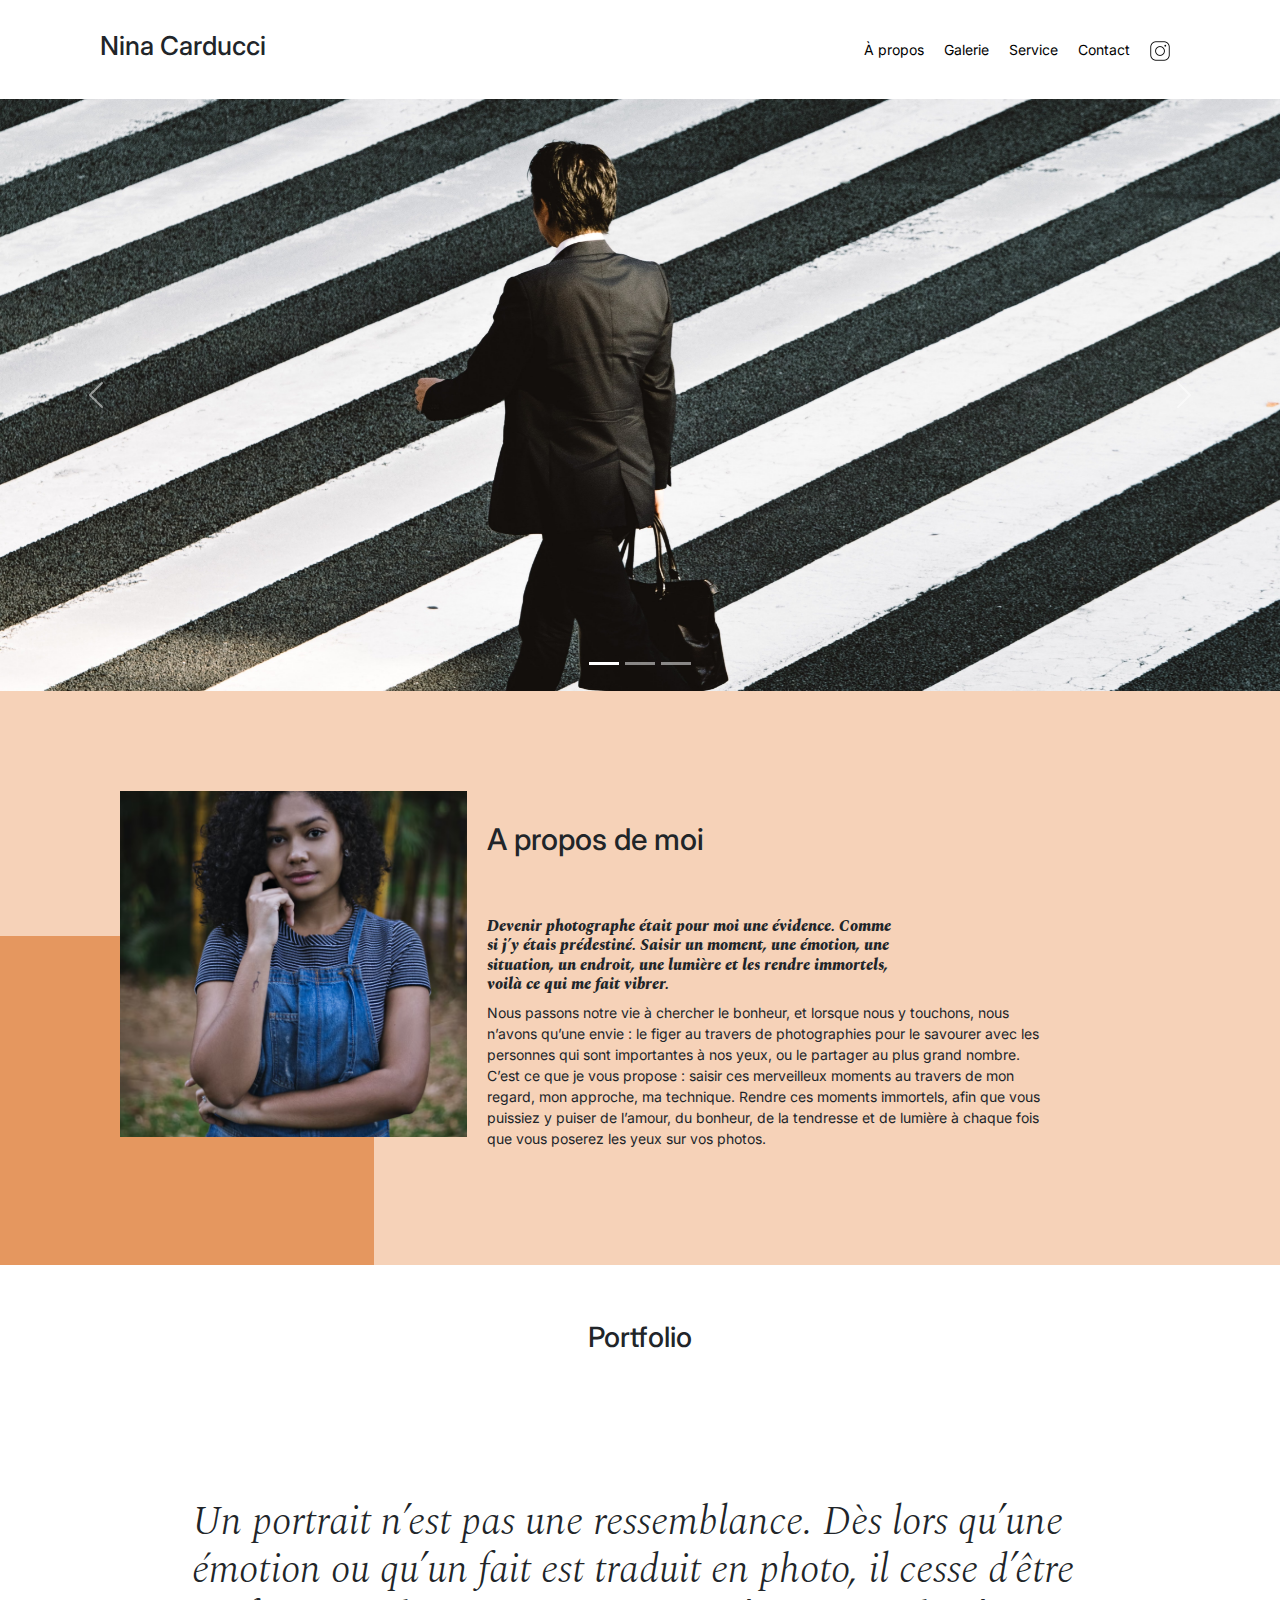
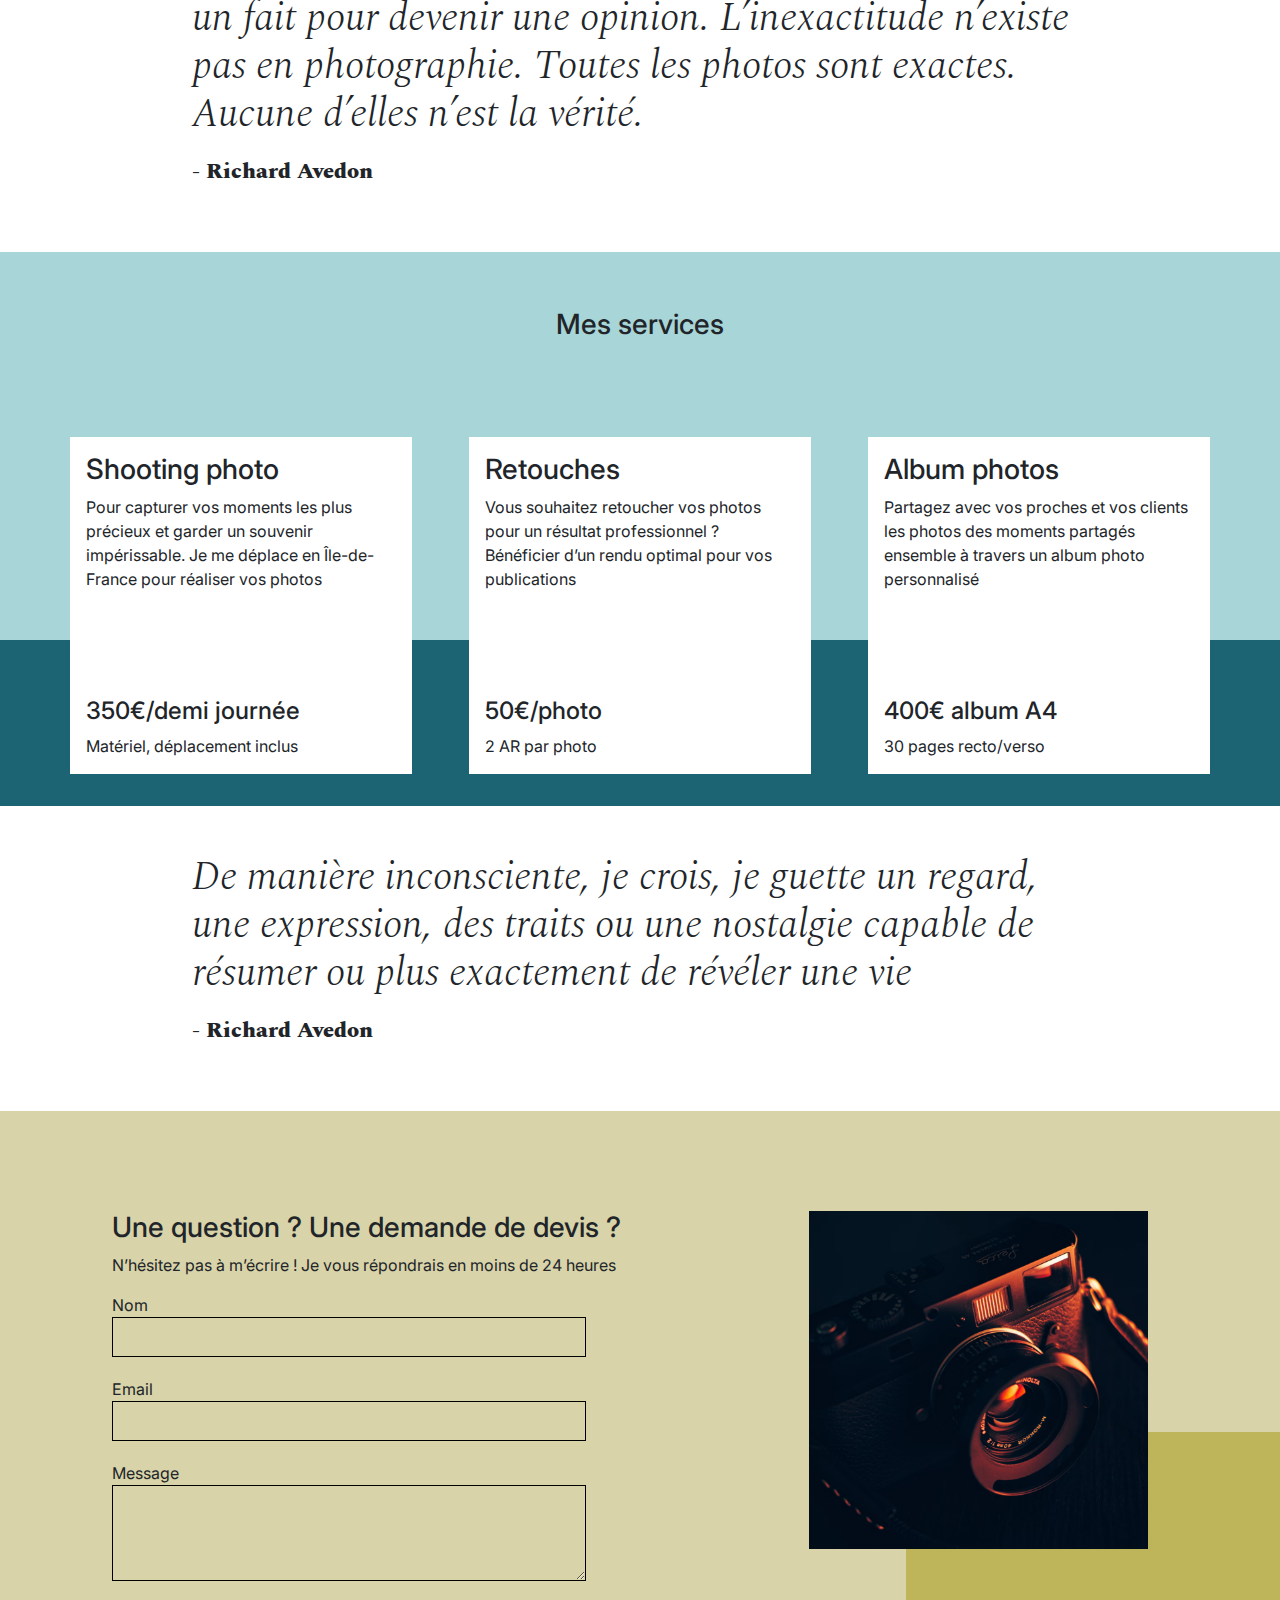
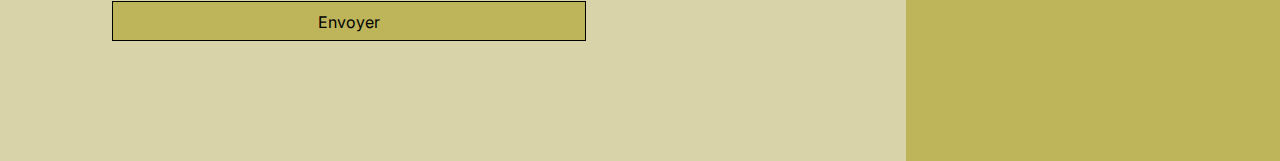
==== ninacarducci.github.io-main/index.html @ 281552c2 "init" ====
<!DOCTYPE html>
<html>
<head>
	<meta name="viewport" content="width=device-width, initial-scale=1.0">
	<link rel="stylesheet" href="./assets/bootstrap/bootstrap.css">
	<link rel="stylesheet" href="./assets/style.css">
	<link rel="preconnect" href="https://fonts.googleapis.com">
	<link rel="preconnect" href="https://fonts.gstatic.com" crossorigin>
	<link href="https://fonts.googleapis.com/css2?family=Inter&family=Spectral:ital,wght@0,400;1,300;1,400;1,800&display=swap" rel="stylesheet">
	<meta charset="UTF-8">
	<script src="./assets/bootstrap/bootstrap.bundle.js"></script>
	<script src="https://code.jquery.com/jquery-3.4.1.min.js" integrity="sha256-CSXorXvZcTkaix6Yvo6HppcZGetbYMGWSFlBw8HfCJo=" crossorigin="anonymous"></script>
	<script src="./assets/maugallery.js"></script>
	<script src="./assets/scripts.js"></script>
</head>
<body>
<div class="top-header">
	<h3 class="name">Nina Carducci</h3>
	<div class="nav">   
		<ul>
			<li><a href="#about">À propos</a></li>
			<li><a href="#gallery">Galerie</a></li>
			<li><a href="#services">Service</a></li>
			<li><a href="#contact">Contact</a></li>
			<li><a class="social-link" href="https://www.instagram.com/ninacarducci.photo/?hl=fr" target="_blank"><img src="assets/images/instagram.png" alt=""></a></li>
		</ul>
	</div>
</div>
<div id="header">

	<div id="carouselExampleIndicators" class="carousel slide" data-bs-ride="carousel">
		<div class="carousel-indicators">
			<button type="button" data-bs-target="#carouselExampleIndicators" data-bs-slide-to="0" class="active" aria-current="true" aria-label="Slide 1"></button>
			<button type="button" data-bs-target="#carouselExampleIndicators" data-bs-slide-to="1" aria-label="Slide 2"></button>
			<button type="button" data-bs-target="#carouselExampleIndicators" data-bs-slide-to="2" aria-label="Slide 3"></button>
		</div>
		<div class="carousel-inner">
			<div class="carousel-item active">
				<img src="./assets/images/slider/ryoji-iwata-wUZjnOv7t0g-unsplash.jpg" class="d-block w-100" alt="...">
			</div>
			<div class="carousel-item">
				<img src="./assets/images/slider/nicholas-green-nPz8akkUmDI-unsplash.jpg" class="d-block w-100" alt="...">
			</div>
			<div class="carousel-item">
				<img src="./assets/images/slider/edward-cisneros-3_h6-1NPDGw-unsplash.jpg" class="d-block w-100" alt="...">
			</div>
		</div>
		<button class="carousel-control-prev" type="button" data-bs-target="#carouselExampleIndicators" data-bs-slide="prev">
			<span class="carousel-control-prev-icon" aria-hidden="true"></span>
			<span class="visually-hidden">Previous</span>
		</button>
		<button class="carousel-control-next" type="button" data-bs-target="#carouselExampleIndicators" data-bs-slide="next">
			<span class="carousel-control-next-icon" aria-hidden="true"></span>
			<span class="visually-hidden">Next</span>
		</button>
	</div>
</div>
<div id="about">
	<div class="picture left">
		<img src="./assets/images/nina.png">
	</div>
	<div id="about-me">
		<h3 class="about-me__title">A propos de moi</h3>
		<h6 class="about-me__introduction">Devenir photographe était pour moi une évidence. Comme si j’y étais prédestiné. Saisir un moment, une émotion, une situation, un endroit, une lumière et les rendre immortels, voilà ce qui me fait vibrer.</h6>
		<p>Nous passons notre vie à chercher le bonheur, et lorsque nous y touchons, nous n’avons qu’une envie : le figer au travers de photographies pour le savourer avec les personnes qui sont importantes à nos yeux, ou le partager au plus grand nombre.
			C’est ce que je vous propose : saisir ces merveilleux moments au travers de mon regard, mon approche, ma technique. Rendre ces moments immortels, afin que vous puissiez y puiser de l’amour, du bonheur, de la tendresse et de lumière à chaque fois que vous poserez les yeux sur vos photos.</p>
	</div>
</div>
<div id="gallery">
	<h3 class="title">Portfolio</h3>
	<div class="container py-3">
		<div class="gallery" style="display: none">
			<img data-gallery-tag="Concert" class="gallery-item" src="./assets/images/gallery/concerts/aaron-paul-wnX-fXzB6Cw-unsplash.jpg"/>
			<img data-gallery-tag="Entreprises" class="gallery-item" src="./assets/images/gallery/entreprise/ali-morshedlou-WMD64tMfc4k-unsplash.jpg"/>
			<img data-gallery-tag="Entreprises" class="gallery-item" src="./assets/images/gallery/entreprise/jason-goodman-tHO1_OuKbg0-unsplash.jpg"/>
			<img data-gallery-tag="Mariages" class="gallery-item" src="./assets/images/gallery/mariage/hannah-busing-RvF2R_qMpRk-unsplash.jpg"/>
			<img data-gallery-tag="Portrait" class="gallery-item" src="./assets/images/gallery/portraits/ade-tunji-rVkhWWZFAtQ-unsplash.jpg"/>
			<img data-gallery-tag="Mariages" class="gallery-item" src="./assets/images/gallery/mariage/jakob-owens-SiniLJkXhMc-unsplash.jpg"/>
			<img data-gallery-tag="Portrait" class="gallery-item" src="./assets/images/gallery/portraits/nino-van-prattenburg--443cl1uR_8-unsplash.jpg"/>
			<img data-gallery-tag="Concert" class="gallery-item" src="./assets/images/gallery/concerts/austin-neill-hgO1wFPXl3I-unsplash.jpg"/>
			<img data-gallery-tag="Entreprises" class="gallery-item" src="./assets/images/gallery/entreprise/mateus-campos-felipe-Fsgzm8N0hIY-unsplash.jpg"/>
		</div>
	</div>
	<div class="quote">
		<figure>
			<blockquote>
				<h1 class="quote__text">Un portrait n’est pas une ressemblance. Dès lors qu’une émotion ou qu’un fait est traduit en photo, il cesse d’être un fait pour devenir une opinion. L’inexactitude n’existe pas en photographie. Toutes les photos sont exactes. Aucune d’elles n’est la vérité.</h1>
			</blockquote>
			<figcaption class="quote__author">- Richard Avedon</figcaption>
		</figure>
	</div>
</div>
<div id="services">
	<h3 class="title">Mes services</h3>
	<div class="container">
		<div class="service">
			<div class="service__description">
				<h3>Shooting photo</h3>
				<p>Pour capturer vos moments les plus précieux et garder un souvenir impérissable. Je me déplace en Île-de-France pour réaliser vos photos</p>
			</div>
			<div class="service__price">
				<h4>350€/demi journée</h4>
				<span>Matériel, déplacement inclus</span>
			</div>

		</div>
		<div class="service">
			<div class="service__description">
				<h3>Retouches</h3>
				<p>Vous souhaitez retoucher vos photos pour un résultat professionnel ? Bénéficier d’un rendu optimal pour vos publications</p>
			</div>
			<div class="service__price">
				<h4>50€/photo</h4>
				<span>2 AR par photo</span>
			</div>
		</div>
		<div class="service">
			<div class="service__description">
				<h3>Album photos</h3>
				<p>Partagez avec vos proches et vos clients les photos des moments partagés ensemble à travers un album photo personnalisé</p>
			</div>
			<div class="service__price">
				<h4>400€ album A4</h4>
				<span>30 pages recto/verso</span>
			</div>
		</div>
	</div>
</div>
<div class="quote">
	<figure>
		<blockquote>
			<h1 class="quote__text">De manière inconsciente, je crois, je guette un regard, une expression, des traits ou une nostalgie capable de résumer ou plus exactement de révéler une vie</h1>
		</blockquote>
		<figcaption class="quote__author">- Richard Avedon</figcaption>
	</figure>
</div>
<div id="contact">
	<div class="container">
		<div class="form-container">
			<h3>Une question ? Une demande de devis ?</h3>
			<p> N’hésitez pas à m’écrire ! Je vous répondrais en moins de 24 heures</p>
			<form action="" method="post">
				<label>Nom</label>
				<input type="text" name="nom" id="nom">
				<label>Email</label>
				<input type="email" name="email" id="email">
				<label>Message</label>
				<textarea name="message" id="message" cols="30" rows="10"></textarea>
				<input type="submit" value="Envoyer"/>
			</form>
		</div>
		<div class="picture right">
			<img src="./assets/images/camera.png">
		</div>
	</div>
</div>
</body>
</html>
---- ninacarducci.github.io-main/assets/style.css ----
body {
	max-width: 1920px;
	margin: auto;
}
* {
	font-family: 'Inter';
	font-style: normal;
}
.top-header {
	background-color: white;
	position: sticky;
	top:0;
	z-index: 1000;
	display: flex;
	justify-content: space-between;
	padding-inline: 100px;
	padding-block: 30px;
	align-items: center;
}

.top-header .name {
	font-size: 26px;
}

.nav ul {
	display: flex;
	list-style-type: none;
	font-size: 14px;
	margin-bottom: 0;
}

.nav li {
	padding-inline: 10px;
}

.nav a {
	text-decoration: none;
	color: #000
}

.social-link img {
	width: 20px;
}

#about {
	display: flex;
	background-color: #F6D2B8;
	padding-inline: 100px;
	padding-block: 100px;
	position: relative;
}

.picture.left::before {
	content: ' ';
	background-color: #E5975F;
	width: 374px;
	height: 329px;
	position: absolute;
	bottom: 0;
	left: 0;
	z-index: -1;
}

.picture {
	flex: 1;
	margin: 0 20px;
	z-index: 0;
}

.picture img {
	width: 100%;

}
#about-me {
	flex: 2
}
.about-me__title {
	margin-top: 1em;
	margin-bottom: 60px;
	font-size: 30px;
}
.about-me__introduction {
	font-family: 'Spectral';
	font-weight: 800;
	font-style: italic;
	width: 60%;
}
#about-me p {
	width: 80%;
	font-size: 14px;
}

#gallery {
	/*	min-height: 100vh; */
}
.title{
	text-align: center;
	padding-block: 2em;
}
.gallery .nav {
	justify-content: center;
}
.nav-pills .nav-link.active, .nav-pills .show > .nav-link {
	color: #fff;
	background-color: #BEB45A;
	border-radius:0 ;
}
.nav-pills .nav-link {
	color: #000
}
.item-column {
	position: relative;
	margin-bottom: 0 !important;
	padding: 0;
}
.item-column::after{
	content: "";
	display: block;
	padding-bottom: 100%;

}
.gallery-item {
	position: absolute;
	width: 100%;
	height: 100%;
	object-fit: cover;
	padding: .5em;
}
.mg-prev, .mg-next {
	width: 30px;
	height: 30px;
	border-radius: 00%;
	justify-content: center;
	align-items: center;
	display: flex;
	font-size: 24px;
}

.quote {
	font-family: 'Spectral';
	font-style: italic;
	width: 70%;
	margin: auto;
	padding-block: 3em;
}
.quote__text {
	font-family: Spectral;
	font-style: italic;
	font-weight: 300;

}
.quote__author {
	font-family: Spectral;
	font-weight: 800;
	font-size: 22px;
}

#services {
	margin: auto;
	background-color: #A8D5D8 ;
	position: relative;
}
#services .container::before{
	content: ' ';
	background-color: #1C6474;
	position: absolute;
	width: 100%;
	height: 30%;
	bottom: 0;
	left: 0;
	z-index: 0;
}

#services .container {
	justify-content: space-between;
	display: flex;
	padding : 2em 0;

}

.service {
	background-color: white;
	max-width: 390px;
	width: 30%;
	height: 337px;
	padding: 1em;
	display: flex;
	flex-direction: column;
	justify-content: space-between;
	z-index: 1;
}

#contact {
	margin: auto;
	background-color: #D8D3A8 ;
	position: relative;
	padding-inline: 100px;
	padding-block: 100px;
}

#contact .container {
	display: flex;
}
.picture.right::before {
	content: ' ';
	background-color: #BEB45A;
	width: 374px;
	height: 329px;
	position: absolute;
	bottom: 0;
	right: 0;
	z-index: -1;
}
.form-container {
	flex : 2;

}
form {
	display: flex;
	flex-direction: column;
	width: 70%;
	align-items: flex-start;
}

form input {
	width: 100%;
	background-color: transparent;
	border: solid 1px;
	height: 2.5em;
	margin-bottom: 20px;
}

form textarea {
	width: 100%;
	background-color: transparent;
	border: solid 1px;
	height: 5em;
	line-height: 2.5em;
	font-size: 1.2em;
	margin-bottom: 20px;
}
input[type="submit"] {
	background-color: #BEB45A;
	padding: .5em 1em
}

@media all and (max-width: 1180px) {
	.picture {
		flex : 2;
	}
	#about, #contact .container {
		align-items: center;
	}
	.about-me__title {
		margin-top: 0;
		margin-bottom: 1em;
	}
	#about-me h6, #about-me p {
		width: 100%;
	}
}

@media all and (max-width: 1000px) {
	#about{
		flex-direction: column;

	}
	.picture {
		width: 50%;
	}
	.picture.left::before {
		width: 100%;
		height: 30%;
		position: absolute;
		bottom: auto;
		top: 0;
		left: 0;
		z-index: -1;
	}
	.about-me__title{
		text-align: center;
		margin-top: 1em;
	}
	#services .container {
		flex-direction: column;
	}
	.service {
		width: 100%;
		max-width: 100%;
		height: auto;
		margin: 2em 0
	}
	.service__description{
		margin-bottom: 1em;
	}

	#services .container::before{
		width: 30%;
		height: 100%;
		bottom: 0;
		right: 0;
		left: auto;
		z-index: 0;
	}

	#contact .container {
		flex-direction: column;
	}
	#contact .picture.right {
		margin-top: 1em;
	}
	.picture.right::before {
		width: 100%;
		height: 30%;
		position: absolute;
		bottom: 0;
		right: 0;
		z-index: -1;
	}
}

@media all and (max-width: 650px) {
	.top-header {
		flex-direction: column;
		padding-inline: 0;
	}
	.top-header .nav, .top-header .nav ul {
		width: 100%;
		padding: 0 0 0 0;
	}
	.top-header .nav li {
		flex: 1;
		padding-block: 1em;
		text-align: center;
	}
	.picture.left::before, .picture.right::before {
		height: 150px;
	}
	#services .container {
		align-items: center;
	}
	.service {
		max-width: 90%;
	}
	#about, #contact {
		padding-inline: 2em;
		padding-block: 2em;
	}
	form {
		width: 100%;
	}
	.picture {
		width: 80%;
	}
}
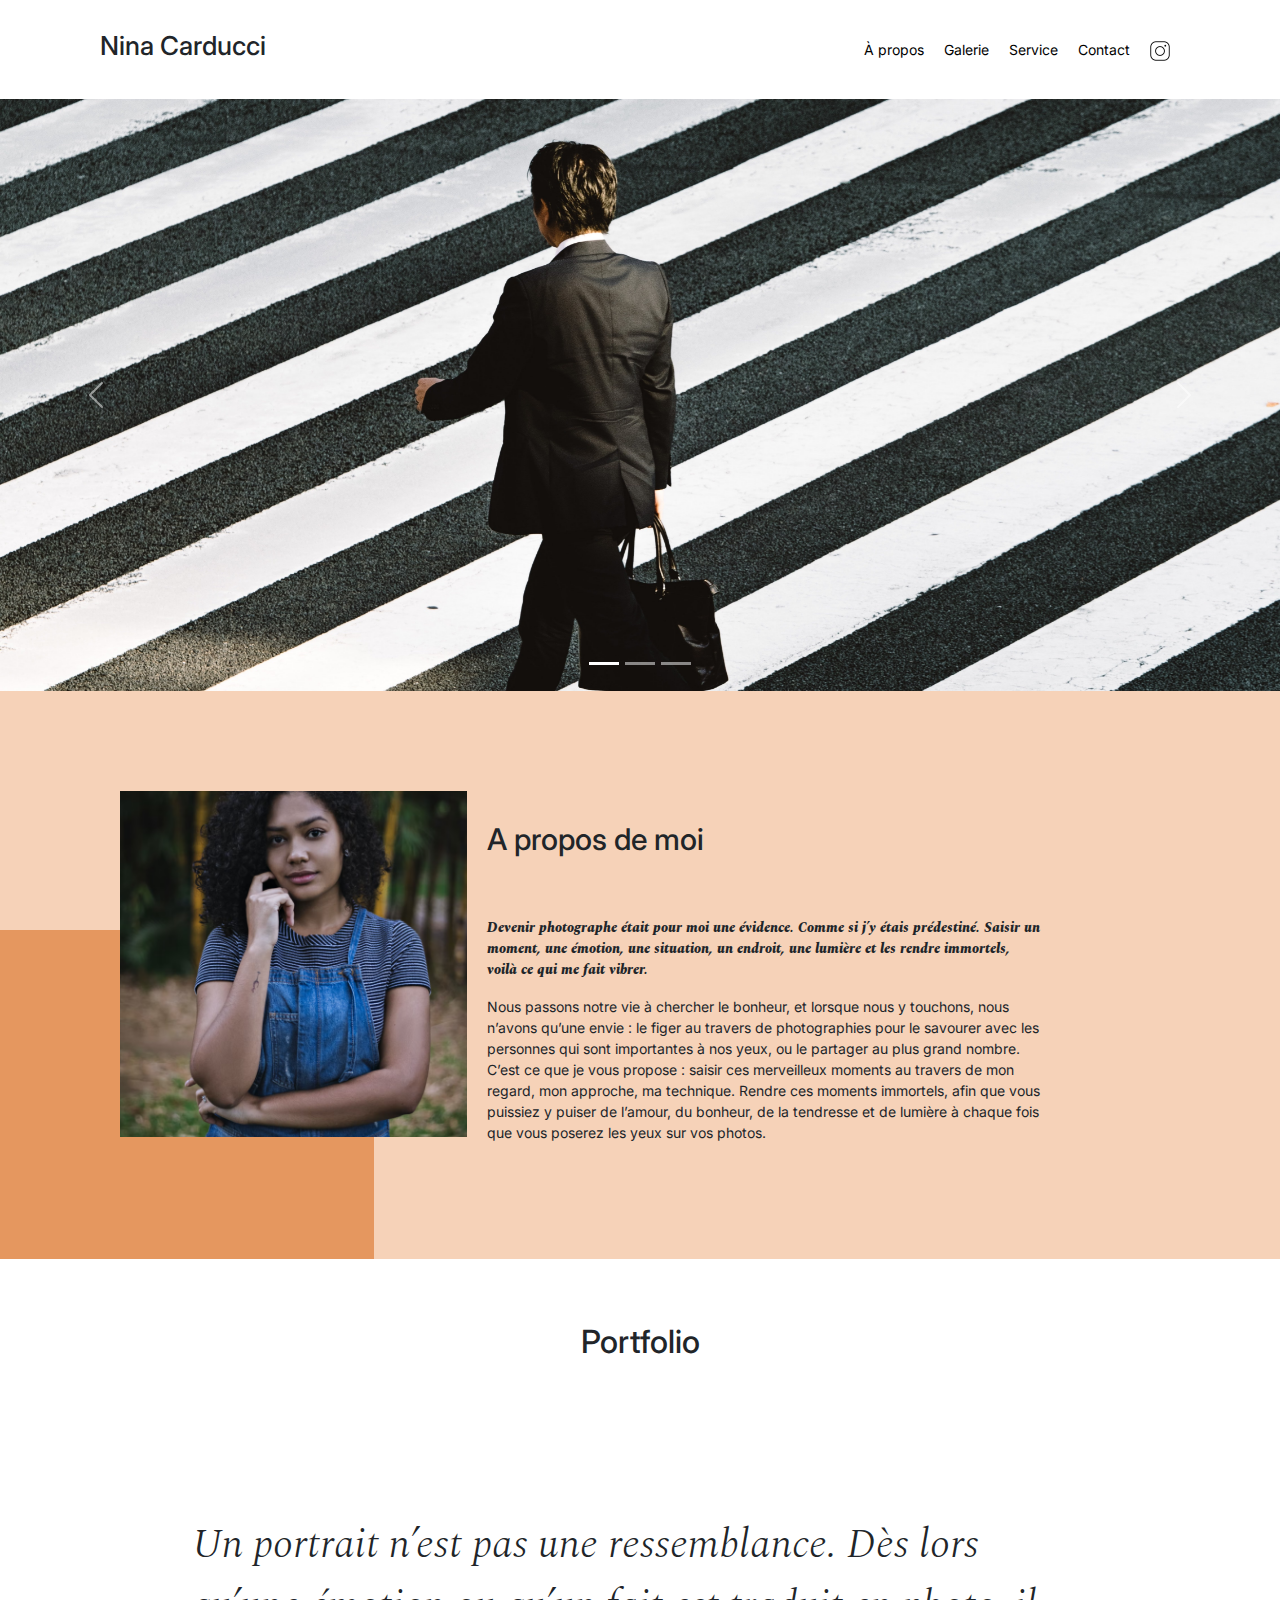
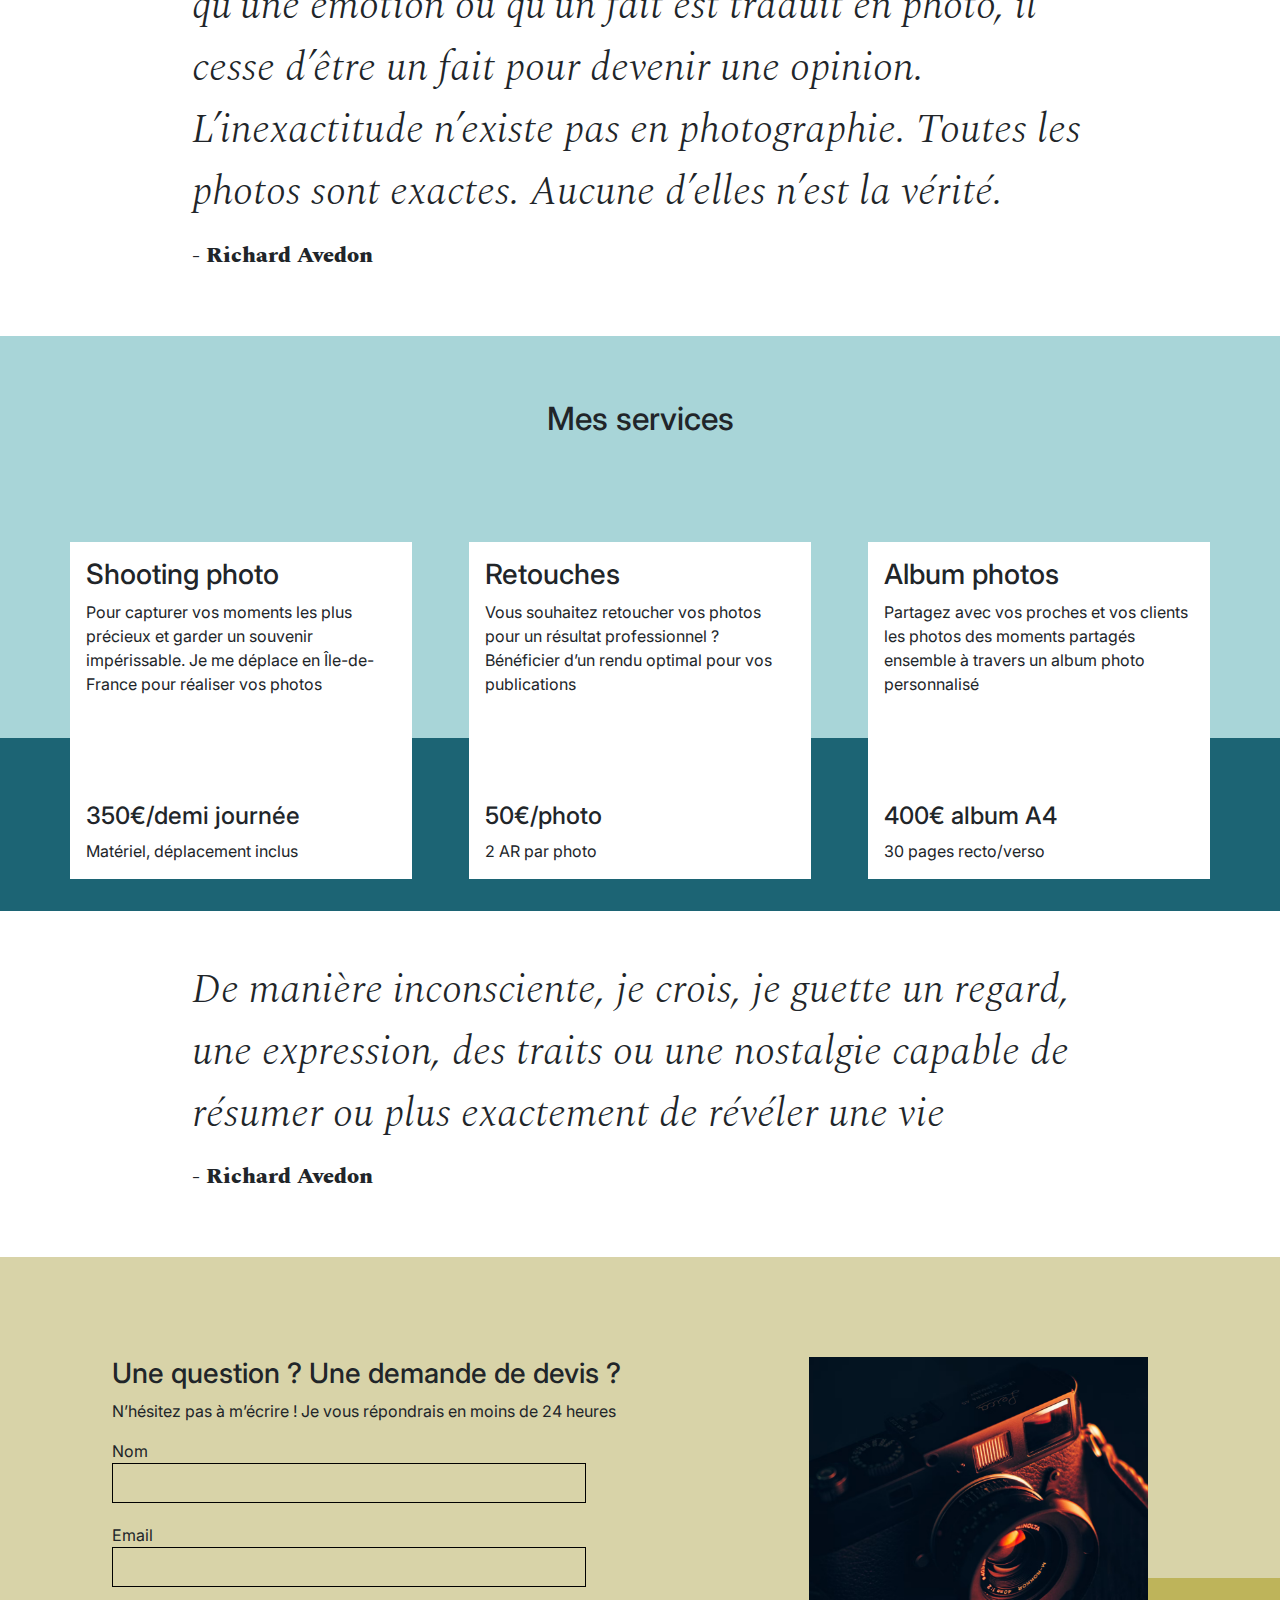
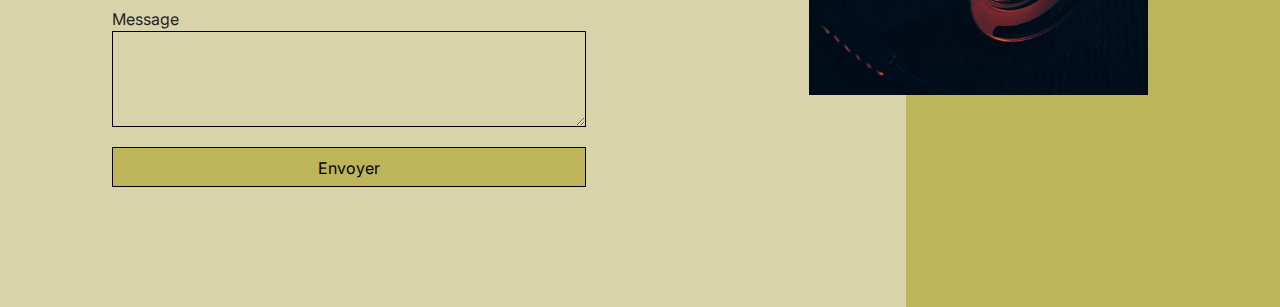
==== commit df127e8d: "ajout alt, changement h1 etc" ====
--- a/ninacarducci.github.io-main/index.html
+++ b/ninacarducci.github.io-main/index.html
@@ -1,158 +1,308 @@
 <!DOCTYPE html>
 <html>
-<head>
-	<meta name="viewport" content="width=device-width, initial-scale=1.0">
-	<link rel="stylesheet" href="./assets/bootstrap/bootstrap.css">
-	<link rel="stylesheet" href="./assets/style.css">
-	<link rel="preconnect" href="https://fonts.googleapis.com">
-	<link rel="preconnect" href="https://fonts.gstatic.com" crossorigin>
-	<link href="https://fonts.googleapis.com/css2?family=Inter&family=Spectral:ital,wght@0,400;1,300;1,400;1,800&display=swap" rel="stylesheet">
-	<meta charset="UTF-8">
-	<script src="./assets/bootstrap/bootstrap.bundle.js"></script>
-	<script src="https://code.jquery.com/jquery-3.4.1.min.js" integrity="sha256-CSXorXvZcTkaix6Yvo6HppcZGetbYMGWSFlBw8HfCJo=" crossorigin="anonymous"></script>
-	<script src="./assets/maugallery.js"></script>
-	<script src="./assets/scripts.js"></script>
-</head>
-<body>
-<div class="top-header">
-	<h3 class="name">Nina Carducci</h3>
-	<div class="nav">   
-		<ul>
-			<li><a href="#about">À propos</a></li>
-			<li><a href="#gallery">Galerie</a></li>
-			<li><a href="#services">Service</a></li>
-			<li><a href="#contact">Contact</a></li>
-			<li><a class="social-link" href="https://www.instagram.com/ninacarducci.photo/?hl=fr" target="_blank"><img src="assets/images/instagram.png" alt=""></a></li>
-		</ul>
-	</div>
-</div>
-<div id="header">
-
-	<div id="carouselExampleIndicators" class="carousel slide" data-bs-ride="carousel">
-		<div class="carousel-indicators">
-			<button type="button" data-bs-target="#carouselExampleIndicators" data-bs-slide-to="0" class="active" aria-current="true" aria-label="Slide 1"></button>
-			<button type="button" data-bs-target="#carouselExampleIndicators" data-bs-slide-to="1" aria-label="Slide 2"></button>
-			<button type="button" data-bs-target="#carouselExampleIndicators" data-bs-slide-to="2" aria-label="Slide 3"></button>
-		</div>
-		<div class="carousel-inner">
-			<div class="carousel-item active">
-				<img src="./assets/images/slider/ryoji-iwata-wUZjnOv7t0g-unsplash.jpg" class="d-block w-100" alt="...">
-			</div>
-			<div class="carousel-item">
-				<img src="./assets/images/slider/nicholas-green-nPz8akkUmDI-unsplash.jpg" class="d-block w-100" alt="...">
-			</div>
-			<div class="carousel-item">
-				<img src="./assets/images/slider/edward-cisneros-3_h6-1NPDGw-unsplash.jpg" class="d-block w-100" alt="...">
-			</div>
-		</div>
-		<button class="carousel-control-prev" type="button" data-bs-target="#carouselExampleIndicators" data-bs-slide="prev">
-			<span class="carousel-control-prev-icon" aria-hidden="true"></span>
-			<span class="visually-hidden">Previous</span>
-		</button>
-		<button class="carousel-control-next" type="button" data-bs-target="#carouselExampleIndicators" data-bs-slide="next">
-			<span class="carousel-control-next-icon" aria-hidden="true"></span>
-			<span class="visually-hidden">Next</span>
-		</button>
-	</div>
-</div>
-<div id="about">
-	<div class="picture left">
-		<img src="./assets/images/nina.png">
-	</div>
-	<div id="about-me">
-		<h3 class="about-me__title">A propos de moi</h3>
-		<h6 class="about-me__introduction">Devenir photographe était pour moi une évidence. Comme si j’y étais prédestiné. Saisir un moment, une émotion, une situation, un endroit, une lumière et les rendre immortels, voilà ce qui me fait vibrer.</h6>
-		<p>Nous passons notre vie à chercher le bonheur, et lorsque nous y touchons, nous n’avons qu’une envie : le figer au travers de photographies pour le savourer avec les personnes qui sont importantes à nos yeux, ou le partager au plus grand nombre.
-			C’est ce que je vous propose : saisir ces merveilleux moments au travers de mon regard, mon approche, ma technique. Rendre ces moments immortels, afin que vous puissiez y puiser de l’amour, du bonheur, de la tendresse et de lumière à chaque fois que vous poserez les yeux sur vos photos.</p>
-	</div>
-</div>
-<div id="gallery">
-	<h3 class="title">Portfolio</h3>
-	<div class="container py-3">
-		<div class="gallery" style="display: none">
-			<img data-gallery-tag="Concert" class="gallery-item" src="./assets/images/gallery/concerts/aaron-paul-wnX-fXzB6Cw-unsplash.jpg"/>
-			<img data-gallery-tag="Entreprises" class="gallery-item" src="./assets/images/gallery/entreprise/ali-morshedlou-WMD64tMfc4k-unsplash.jpg"/>
-			<img data-gallery-tag="Entreprises" class="gallery-item" src="./assets/images/gallery/entreprise/jason-goodman-tHO1_OuKbg0-unsplash.jpg"/>
-			<img data-gallery-tag="Mariages" class="gallery-item" src="./assets/images/gallery/mariage/hannah-busing-RvF2R_qMpRk-unsplash.jpg"/>
-			<img data-gallery-tag="Portrait" class="gallery-item" src="./assets/images/gallery/portraits/ade-tunji-rVkhWWZFAtQ-unsplash.jpg"/>
-			<img data-gallery-tag="Mariages" class="gallery-item" src="./assets/images/gallery/mariage/jakob-owens-SiniLJkXhMc-unsplash.jpg"/>
-			<img data-gallery-tag="Portrait" class="gallery-item" src="./assets/images/gallery/portraits/nino-van-prattenburg--443cl1uR_8-unsplash.jpg"/>
-			<img data-gallery-tag="Concert" class="gallery-item" src="./assets/images/gallery/concerts/austin-neill-hgO1wFPXl3I-unsplash.jpg"/>
-			<img data-gallery-tag="Entreprises" class="gallery-item" src="./assets/images/gallery/entreprise/mateus-campos-felipe-Fsgzm8N0hIY-unsplash.jpg"/>
-		</div>
-	</div>
-	<div class="quote">
-		<figure>
-			<blockquote>
-				<h1 class="quote__text">Un portrait n’est pas une ressemblance. Dès lors qu’une émotion ou qu’un fait est traduit en photo, il cesse d’être un fait pour devenir une opinion. L’inexactitude n’existe pas en photographie. Toutes les photos sont exactes. Aucune d’elles n’est la vérité.</h1>
-			</blockquote>
-			<figcaption class="quote__author">- Richard Avedon</figcaption>
-		</figure>
-	</div>
-</div>
-<div id="services">
-	<h3 class="title">Mes services</h3>
-	<div class="container">
-		<div class="service">
-			<div class="service__description">
-				<h3>Shooting photo</h3>
-				<p>Pour capturer vos moments les plus précieux et garder un souvenir impérissable. Je me déplace en Île-de-France pour réaliser vos photos</p>
-			</div>
-			<div class="service__price">
-				<h4>350€/demi journée</h4>
-				<span>Matériel, déplacement inclus</span>
-			</div>
-
-		</div>
-		<div class="service">
-			<div class="service__description">
-				<h3>Retouches</h3>
-				<p>Vous souhaitez retoucher vos photos pour un résultat professionnel ? Bénéficier d’un rendu optimal pour vos publications</p>
-			</div>
-			<div class="service__price">
-				<h4>50€/photo</h4>
-				<span>2 AR par photo</span>
-			</div>
-		</div>
-		<div class="service">
-			<div class="service__description">
-				<h3>Album photos</h3>
-				<p>Partagez avec vos proches et vos clients les photos des moments partagés ensemble à travers un album photo personnalisé</p>
-			</div>
-			<div class="service__price">
-				<h4>400€ album A4</h4>
-				<span>30 pages recto/verso</span>
-			</div>
-		</div>
-	</div>
-</div>
-<div class="quote">
-	<figure>
-		<blockquote>
-			<h1 class="quote__text">De manière inconsciente, je crois, je guette un regard, une expression, des traits ou une nostalgie capable de résumer ou plus exactement de révéler une vie</h1>
-		</blockquote>
-		<figcaption class="quote__author">- Richard Avedon</figcaption>
-	</figure>
-</div>
-<div id="contact">
-	<div class="container">
-		<div class="form-container">
-			<h3>Une question ? Une demande de devis ?</h3>
-			<p> N’hésitez pas à m’écrire ! Je vous répondrais en moins de 24 heures</p>
-			<form action="" method="post">
-				<label>Nom</label>
-				<input type="text" name="nom" id="nom">
-				<label>Email</label>
-				<input type="email" name="email" id="email">
-				<label>Message</label>
-				<textarea name="message" id="message" cols="30" rows="10"></textarea>
-				<input type="submit" value="Envoyer"/>
-			</form>
-		</div>
-		<div class="picture right">
-			<img src="./assets/images/camera.png">
-		</div>
-	</div>
-</div>
-</body>
+  <head>
+    <meta name="viewport" content="width=device-width, initial-scale=1.0" />
+    <link rel="stylesheet" href="./assets/bootstrap/bootstrap.css" />
+    <link rel="stylesheet" href="./assets/style.css" />
+    <link rel="preconnect" href="https://fonts.googleapis.com" />
+    <link rel="preconnect" href="https://fonts.gstatic.com" crossorigin />
+    <link
+      href="https://fonts.googleapis.com/css2?family=Inter&family=Spectral:ital,wght@0,400;1,300;1,400;1,800&display=swap"
+      rel="stylesheet"
+    />
+    <meta charset="UTF-8" />
+    <script src="./assets/bootstrap/bootstrap.bundle.js"></script>
+    <script
+      src="https://code.jquery.com/jquery-3.4.1.min.js"
+      integrity="sha256-CSXorXvZcTkaix6Yvo6HppcZGetbYMGWSFlBw8HfCJo="
+      crossorigin="anonymous"
+    ></script>
+    <script src="./assets/maugallery.js"></script>
+    <script src="./assets/scripts.js"></script>
+  </head>
+  <body>
+    <div class="top-header">
+      <!-- modification h3 -> h1 -->
+      <h1 class="name">Nina Carducci</h1>
+      <div class="nav">
+        <ul>
+          <li><a href="#about">À propos</a></li>
+          <li><a href="#gallery">Galerie</a></li>
+          <li><a href="#services">Service</a></li>
+          <li><a href="#contact">Contact</a></li>
+          <!-- ajout alt -->
+          <li>
+            <a
+              class="social-link"
+              href="https://www.instagram.com/ninacarducci.photo/?hl=fr"
+              target="_blank"
+              ><img src="assets/images/instagram.png" alt="Logo instagram"
+            /></a>
+          </li>
+        </ul>
+      </div>
+    </div>
+    <div id="header">
+      <div
+        id="carouselExampleIndicators"
+        class="carousel slide"
+        data-bs-ride="carousel"
+      >
+        <div class="carousel-indicators">
+          <button
+            type="button"
+            data-bs-target="#carouselExampleIndicators"
+            data-bs-slide-to="0"
+            class="active"
+            aria-current="true"
+            aria-label="Slide 1"
+          ></button>
+          <button
+            type="button"
+            data-bs-target="#carouselExampleIndicators"
+            data-bs-slide-to="1"
+            aria-label="Slide 2"
+          ></button>
+          <button
+            type="button"
+            data-bs-target="#carouselExampleIndicators"
+            data-bs-slide-to="2"
+            aria-label="Slide 3"
+          ></button>
+        </div>
+        <div class="carousel-inner">
+          <!-- ajout alt -->
+          <div class="carousel-item active">
+            <img
+              src="./assets/images/slider/ryoji-iwata-wUZjnOv7t0g-unsplash.jpg"
+              class="d-block w-100"
+              alt="Photo homme qui traverse un passage piéton"
+            />
+          </div>
+          <div class="carousel-item">
+            <img
+              src="./assets/images/slider/nicholas-green-nPz8akkUmDI-unsplash.jpg"
+              class="d-block w-100"
+              alt="Photo foule de concert"
+            />
+          </div>
+          <div class="carousel-item">
+            <img
+              src="./assets/images/slider/edward-cisneros-3_h6-1NPDGw-unsplash.jpg"
+              class="d-block w-100"
+              alt="Photo de mariage"
+            />
+          </div>
+        </div>
+        <button
+          class="carousel-control-prev"
+          type="button"
+          data-bs-target="#carouselExampleIndicators"
+          data-bs-slide="prev"
+        >
+          <span class="carousel-control-prev-icon" aria-hidden="true"></span>
+          <span class="visually-hidden">Previous</span>
+        </button>
+        <button
+          class="carousel-control-next"
+          type="button"
+          data-bs-target="#carouselExampleIndicators"
+          data-bs-slide="next"
+        >
+          <span class="carousel-control-next-icon" aria-hidden="true"></span>
+          <span class="visually-hidden">Next</span>
+        </button>
+      </div>
+    </div>
+    <div id="about">
+      <div class="picture left">
+        <!-- ajout alt -->
+        <img src="./assets/images/nina.png" alt="Portrait de Nina Carducci" />
+      </div>
+      <div id="about-me">
+        <!-- de h3 à h2 -->
+        <h2 class="about-me__title">A propos de moi</h2>
+        <p class="about-me__introduction">
+          Devenir photographe était pour moi une évidence. Comme si j’y étais
+          prédestiné. Saisir un moment, une émotion, une situation, un endroit,
+          une lumière et les rendre immortels, voilà ce qui me fait vibrer.
+        </p>
+        <p>
+          Nous passons notre vie à chercher le bonheur, et lorsque nous y
+          touchons, nous n’avons qu’une envie : le figer au travers de
+          photographies pour le savourer avec les personnes qui sont importantes
+          à nos yeux, ou le partager au plus grand nombre. C’est ce que je vous
+          propose : saisir ces merveilleux moments au travers de mon regard, mon
+          approche, ma technique. Rendre ces moments immortels, afin que vous
+          puissiez y puiser de l’amour, du bonheur, de la tendresse et de
+          lumière à chaque fois que vous poserez les yeux sur vos photos.
+        </p>
+      </div>
+    </div>
+    <div id="gallery">
+      <!-- de h3 à h2 -->
+      <h2 class="title">Portfolio</h2>
+      <div class="container py-3">
+        <div class="gallery" style="display: none">
+          <img
+            data-gallery-tag="Concert"
+            class="gallery-item"
+            src="./assets/images/gallery/concerts/aaron-paul-wnX-fXzB6Cw-unsplash.jpg"
+            alt="Photo de concert"
+          />
+          <img
+            data-gallery-tag="Entreprises"
+            class="gallery-item"
+            src="./assets/images/gallery/entreprise/ali-morshedlou-WMD64tMfc4k-unsplash.jpg"
+            alt="Portrait d'un homme"
+          />
+          <img
+            data-gallery-tag="Entreprises"
+            class="gallery-item"
+            src="./assets/images/gallery/entreprise/jason-goodman-tHO1_OuKbg0-unsplash.jpg"
+            alt="Photo femmes"
+          />
+          <img
+            data-gallery-tag="Mariages"
+            class="gallery-item"
+            src="./assets/images/gallery/mariage/hannah-busing-RvF2R_qMpRk-unsplash.jpg"
+            alt="Photo mains de mariés"
+          />
+          <img
+            data-gallery-tag="Portrait"
+            class="gallery-item"
+            src="./assets/images/gallery/portraits/ade-tunji-rVkhWWZFAtQ-unsplash.jpg"
+            alt="Portrait homme"
+          />
+          <img
+            data-gallery-tag="Mariages"
+            class="gallery-item"
+            src="./assets/images/gallery/mariage/jakob-owens-SiniLJkXhMc-unsplash.jpg"
+            alt="Photo de mariés qui rigolent"
+          />
+          <img
+            data-gallery-tag="Portrait"
+            class="gallery-item"
+            src="./assets/images/gallery/portraits/nino-van-prattenburg--443cl1uR_8-unsplash.jpg"
+            alt="Portrait jeune femme"
+          />
+          <img
+            data-gallery-tag="Concert"
+            class="gallery-item"
+            src="./assets/images/gallery/concerts/austin-neill-hgO1wFPXl3I-unsplash.jpg"
+            alt="Photo chanteur lors d'un concert"
+          />
+          <img
+            data-gallery-tag="Entreprises"
+            class="gallery-item"
+            src="./assets/images/gallery/entreprise/mateus-campos-felipe-Fsgzm8N0hIY-unsplash.jpg"
+            alt="Femme qui rigole"
+          />
+        </div>
+      </div>
+      <div class="quote">
+        <figure>
+          <blockquote>
+            <!-- De h1 à p -->
+            <p class="quote__text">
+              Un portrait n’est pas une ressemblance. Dès lors qu’une émotion ou
+              qu’un fait est traduit en photo, il cesse d’être un fait pour
+              devenir une opinion. L’inexactitude n’existe pas en photographie.
+              Toutes les photos sont exactes. Aucune d’elles n’est la vérité.
+            </p>
+          </blockquote>
+          <figcaption class="quote__author">- Richard Avedon</figcaption>
+        </figure>
+      </div>
+    </div>
+    <div id="services">
+      <!-- De h3 à h2 -->
+      <h2 class="title">Mes services</h2>
+      <div class="container">
+        <div class="service">
+          <div class="service__description">
+            <h3>Shooting photo</h3>
+            <p>
+              Pour capturer vos moments les plus précieux et garder un souvenir
+              impérissable. Je me déplace en Île-de-France pour réaliser vos
+              photos
+            </p>
+          </div>
+          <div class="service__price">
+            <h4>350€/demi journée</h4>
+            <span>Matériel, déplacement inclus</span>
+          </div>
+        </div>
+        <div class="service">
+          <div class="service__description">
+            <h3>Retouches</h3>
+            <p>
+              Vous souhaitez retoucher vos photos pour un résultat professionnel
+              ? Bénéficier d’un rendu optimal pour vos publications
+            </p>
+          </div>
+          <div class="service__price">
+            <h4>50€/photo</h4>
+            <span>2 AR par photo</span>
+          </div>
+        </div>
+        <div class="service">
+          <div class="service__description">
+            <h3>Album photos</h3>
+            <p>
+              Partagez avec vos proches et vos clients les photos des moments
+              partagés ensemble à travers un album photo personnalisé
+            </p>
+          </div>
+          <div class="service__price">
+            <h4>400€ album A4</h4>
+            <span>30 pages recto/verso</span>
+          </div>
+        </div>
+      </div>
+    </div>
+    <div class="quote">
+      <figure>
+        <blockquote>
+          <!-- de h1 à p -->
+          <p class="quote__text">
+            De manière inconsciente, je crois, je guette un regard, une
+            expression, des traits ou une nostalgie capable de résumer ou plus
+            exactement de révéler une vie
+          </p>
+        </blockquote>
+        <figcaption class="quote__author">- Richard Avedon</figcaption>
+      </figure>
+    </div>
+    <div id="contact">
+      <div class="container">
+        <div class="form-container">
+          <h3>Une question ? Une demande de devis ?</h3>
+          <p>
+            N’hésitez pas à m’écrire ! Je vous répondrais en moins de 24 heures
+          </p>
+          <form action="" method="post">
+            <label>Nom</label>
+            <input type="text" name="nom" id="nom" />
+            <label>Email</label>
+            <input type="email" name="email" id="email" />
+            <label>Message</label>
+            <textarea
+              name="message"
+              id="message"
+              cols="30"
+              rows="10"
+            ></textarea>
+            <input type="submit" value="Envoyer" />
+          </form>
+        </div>
+        <div class="picture right">
+          <img
+            src="./assets/images/camera.png"
+            alt="Photo d'un appareil photo"
+          />
+        </div>
+      </div>
+    </div>
+  </body>
 </html>
--- a/ninacarducci.github.io-main/assets/style.css
+++ b/ninacarducci.github.io-main/assets/style.css
@@ -136,17 +136,17 @@
 	font-size: 24px;
 }
 
+
 .quote {
-	font-family: 'Spectral';
-	font-style: italic;
 	width: 70%;
 	margin: auto;
 	padding-block: 3em;
 }
 .quote__text {
-	font-family: Spectral;
-	font-style: italic;
-	font-weight: 300;
+	font-family: 'Spectral';
+    font-style: italic;
+    font-weight: 300;
+	font-size: calc(1.375rem + 1.5vw);
 
 }
 .quote__author {
